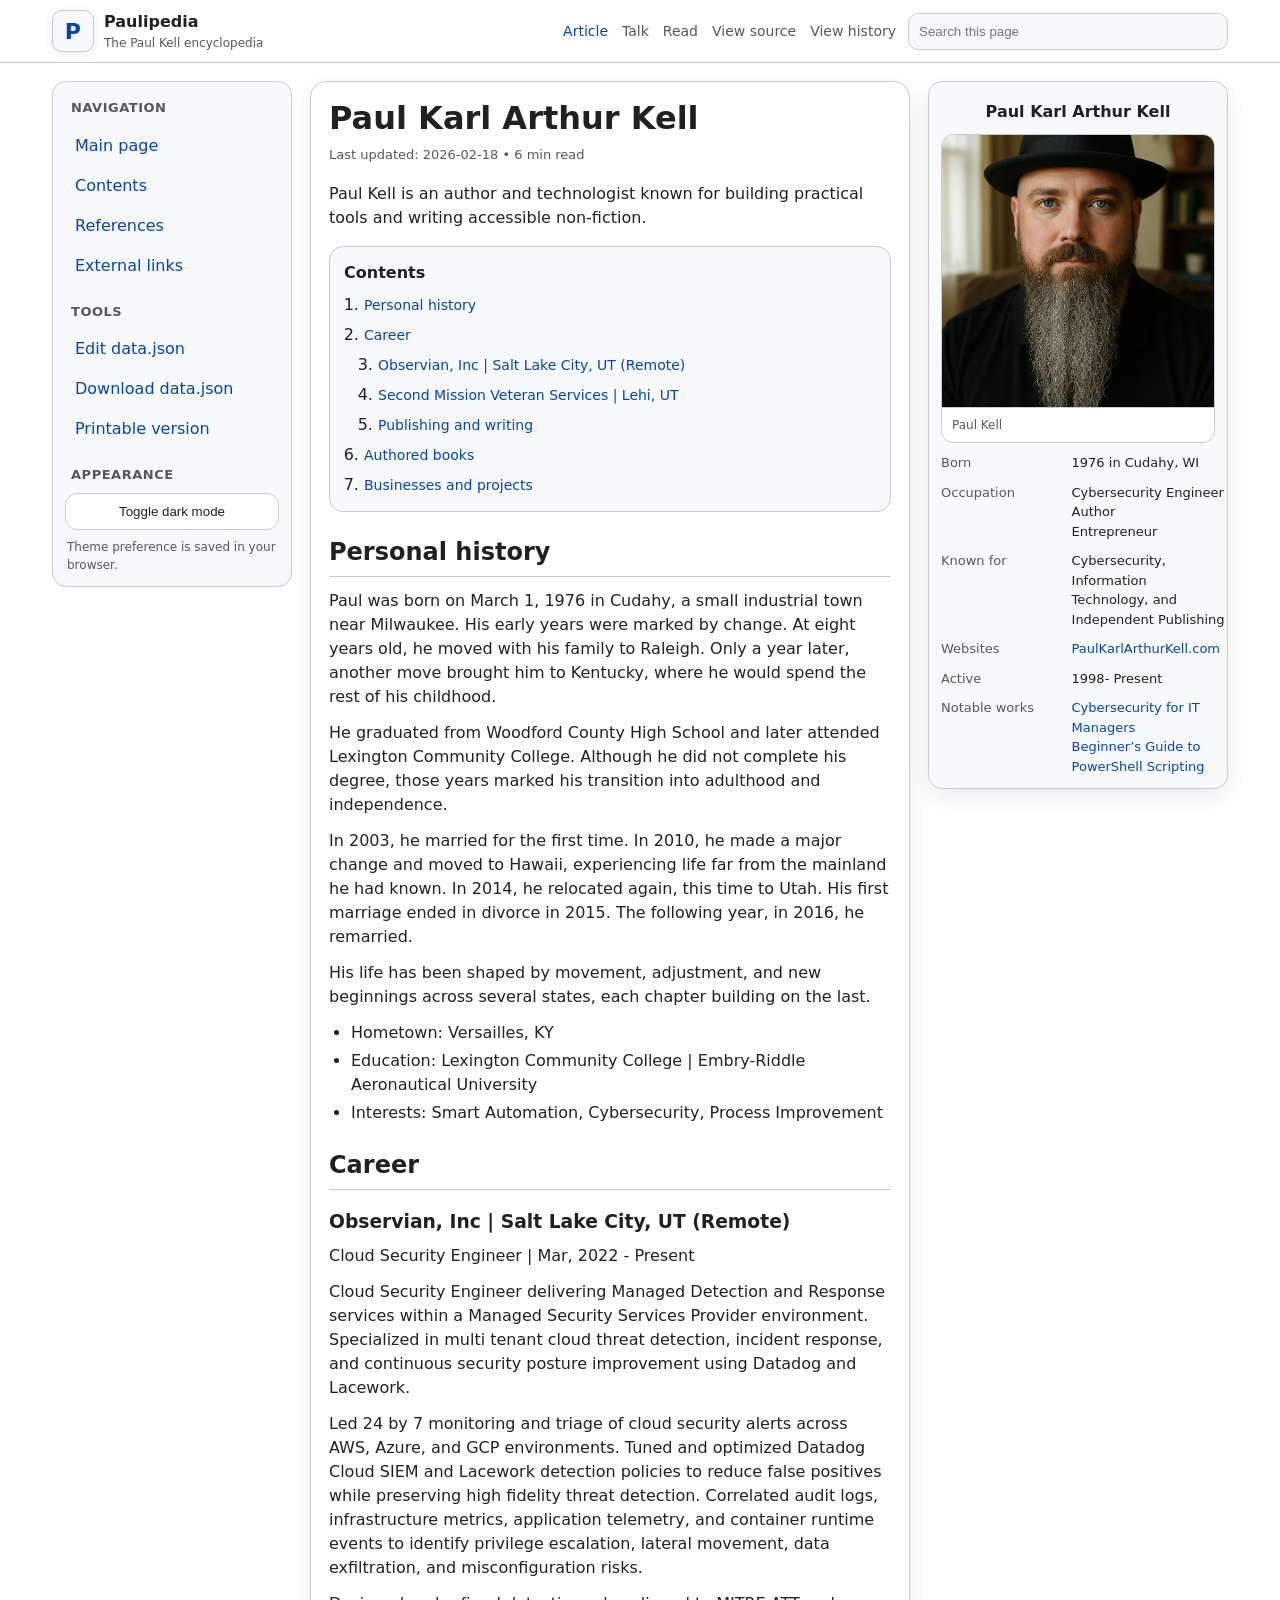
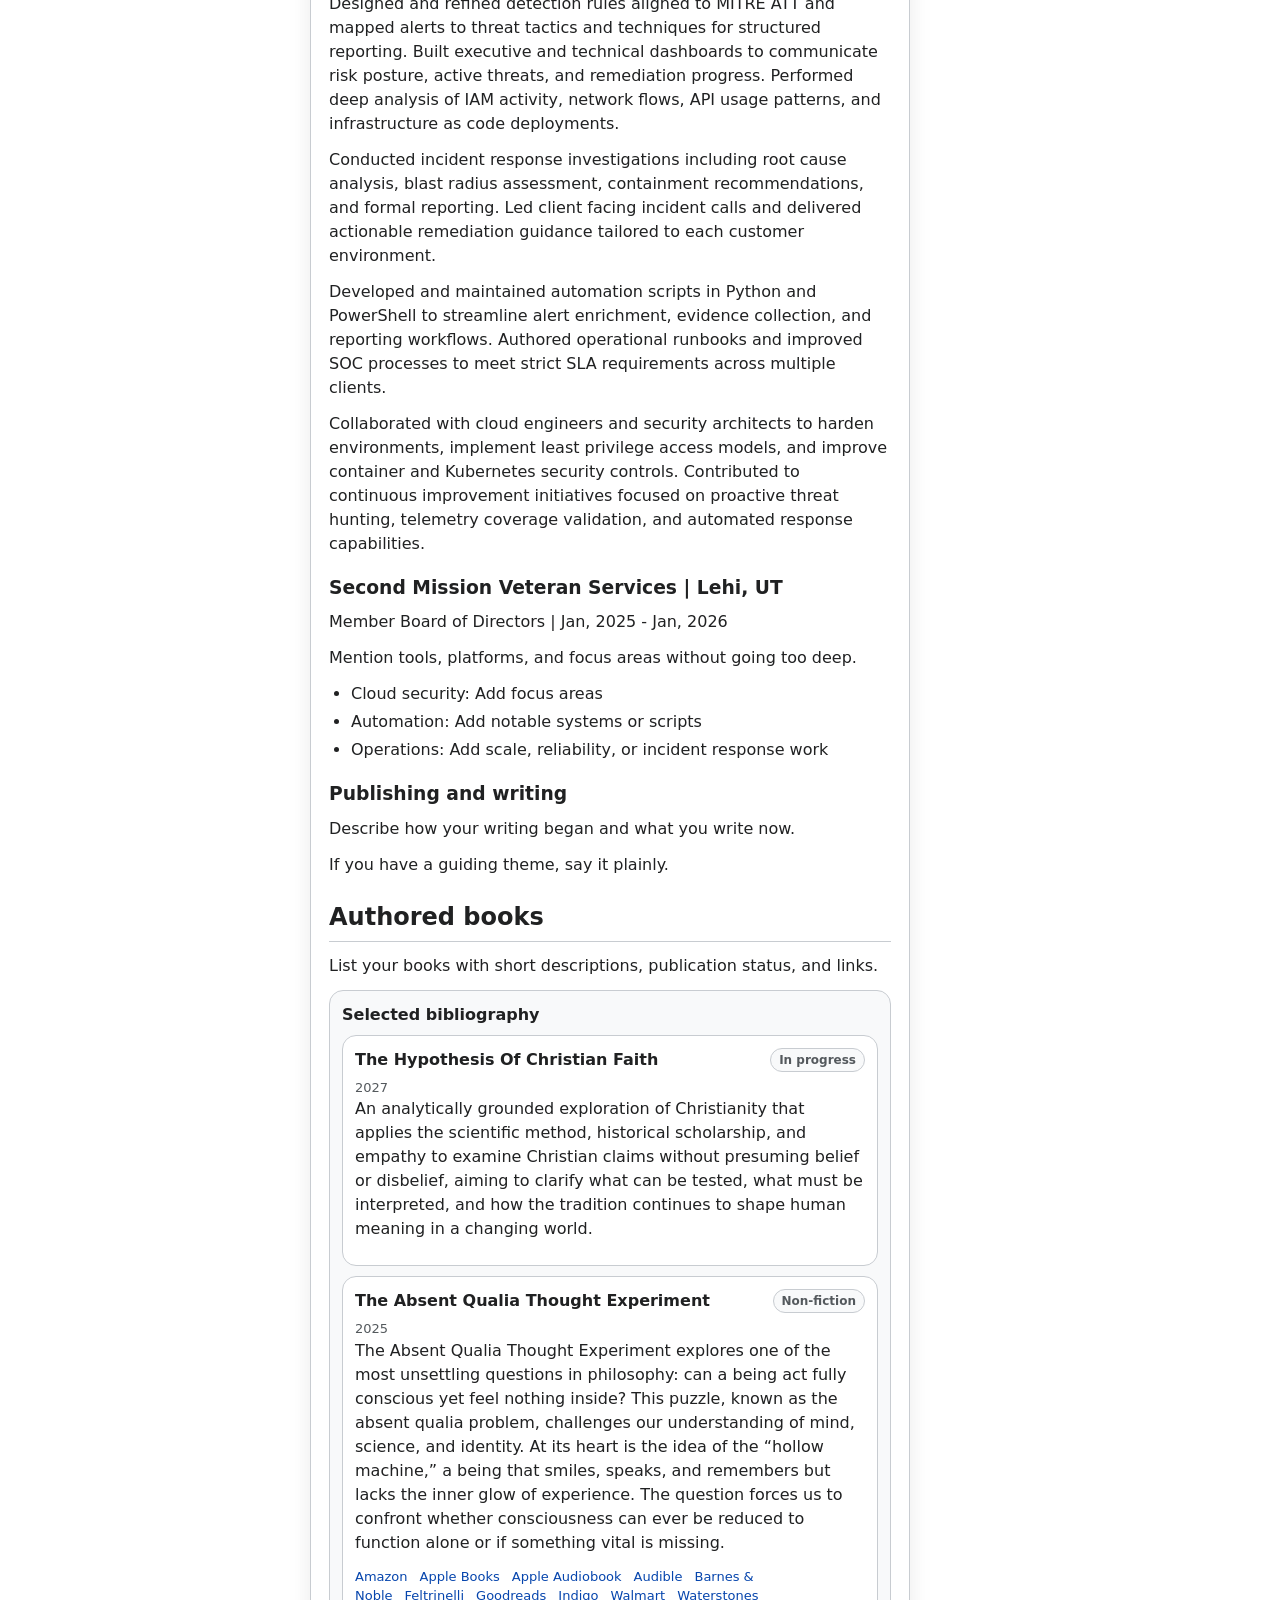
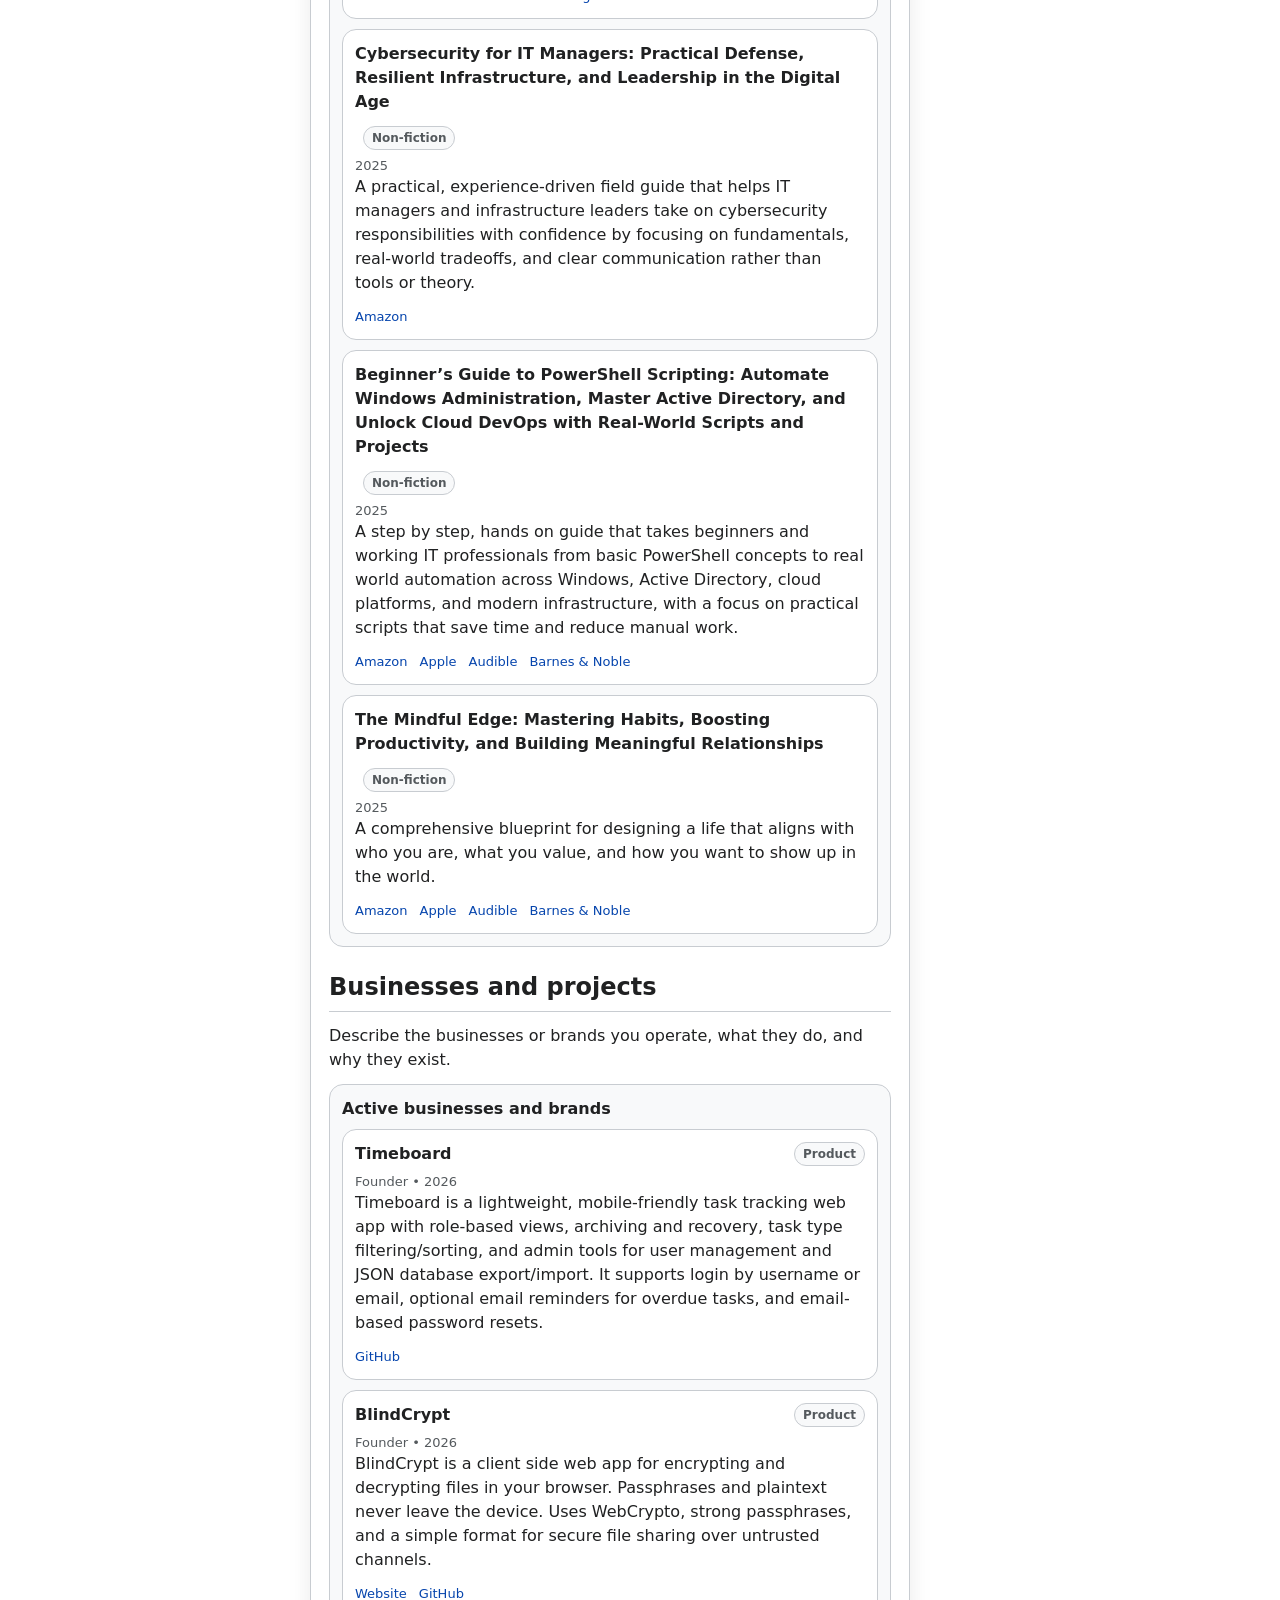
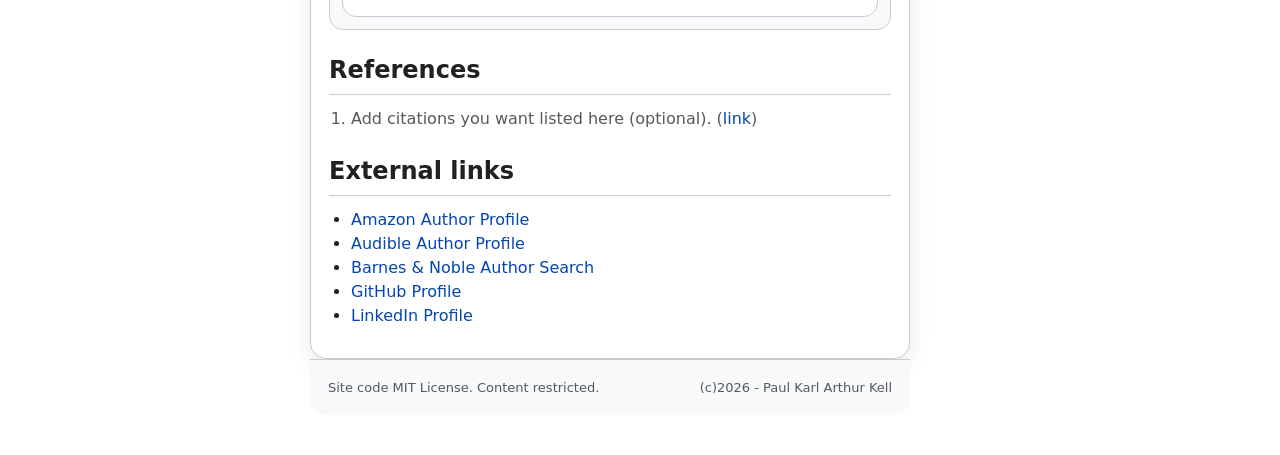
==== index.html @ 106b3481 "v01.01.00" ====
<!doctype html>
<html lang="en">
<head>
  <meta charset="utf-8" />
  <meta name="viewport" content="width=device-width,initial-scale=1" />
  <title id="pageTitle">Paul Karl Arthur Kell Personal Page</title>
  <meta name="description" id="metaDescription" content="Paul Kell's Wikipedia-style personal biography page." />
  <link rel="stylesheet" href="./assets/styles.css" />
  <link rel="icon" href="./assets/favicon.svg" type="image/svg+xml" />
</head>
<body>
  <a class="skip-link" href="#content">Skip to content</a>

  <header class="topbar" role="banner">
    <div class="topbar__inner">
      <div class="brand" aria-label="Site brand">
        <a class="brand__logo" href="./" aria-label="Home">
          <span class="brand__mark" aria-hidden="true">P</span>
        </a>
        <div class="brand__text">
          <div class="brand__title" id="siteName">PaulKarlArthurKell.com</div>
          <div class="brand__subtitle" id="siteTagline">The Paul Encyclopedia</div>
        </div>
      </div>

      <nav class="topnav" aria-label="Top navigation">
        <a href="#content">Article</a>
        <a href="#talk" class="muted">Talk</a>
        <a href="#read" class="muted">Read</a>
        <a href="#view-source" class="muted">View source</a>
        <a href="#history" class="muted">View history</a>
      </nav>

      <form class="search" role="search" aria-label="Search within page">
        <label class="sr-only" for="searchInput">Search</label>
        <input id="searchInput" type="search" placeholder="Search this page" autocomplete="off" />
        <button type="button" id="searchClear" class="search__clear" aria-label="Clear search" hidden>×</button>
      </form>
    </div>
  </header>

  <div class="layout">
    <aside class="sidebar" aria-label="Sidebar">
      <div class="sidebar__block">
        <div class="sidebar__title">Navigation</div>
        <ul class="sidebar__list">
          <li><a href="#content">Main page</a></li>
          <li><a href="#toc">Contents</a></li>
          <li><a href="#references">References</a></li>
          <li><a href="#external-links">External links</a></li>
        </ul>
      </div>

      <div class="sidebar__block">
        <div class="sidebar__title">Tools</div>
        <ul class="sidebar__list">
          <li><a href="./editor.html">Edit data.json</a></li>
          <li><a href="#" id="downloadJson">Download data.json</a></li>
          <li><a href="#" id="printPage">Printable version</a></li>
        </ul>
      </div>

      <div class="sidebar__block">
        <div class="sidebar__title">Appearance</div>
        <button class="btn" id="toggleTheme" type="button" aria-pressed="false">Toggle dark mode</button>
        <div class="hint">Theme preference is saved in your browser.</div>
      </div>
    </aside>

    <main class="main" id="content" role="main">
      <div class="page">
        <div class="page__header">
          <h1 class="page__title" id="articleTitle">Loading…</h1>
          <div class="page__meta" id="articleMeta"></div>
        </div>

        <div class="page__body">
          <section class="lead" id="lead">
            <div class="lead__text" id="leadText"></div>
          </section>

          <nav class="toc" id="toc" aria-label="Table of contents">
            <div class="toc__title">Contents</div>
            <ol class="toc__list" id="tocList"></ol>
          </nav>

          <article class="article" id="article"></article>

          <section id="references" class="section">
            <h2>References</h2>
            <ol class="refs" id="refsList"></ol>
          </section>

          <section id="external-links" class="section">
            <h2>External links</h2>
            <ul class="extlinks" id="externalLinks"></ul>
          </section>
        </div>
      </div>

      <footer class="footer" role="contentinfo">
        <div class="footer__inner">
          <div class="footer__legal">
            Site code MIT License.  Content restricted.
          </div>
          <div class="footer__small">
            (c)2026 - Paul Karl Arthur Kell
          </div>
        </div>
      </footer>
    </main>

    <aside class="rail" aria-label="Infobox rail">
      <aside class="infobox infobox--rail" aria-label="Infobox">
        <div class="infobox__title" id="infoTitle"></div>
        <div class="infobox__imagewrap" id="infoImageWrap" hidden>
          <img id="infoImage" class="infobox__image" alt="" />
          <div id="infoImageCaption" class="infobox__caption"></div>
        </div>
        <dl class="infobox__dl" id="infoboxFields"></dl>
      </aside>
    </aside>
  </div>

  <div class="toast" id="toast" role="status" aria-live="polite" hidden></div>

  <script src="./assets/app.js" defer></script>
</body>
</html>
---- assets/styles.css ----
/* Wikipedia-inspired, modernized, responsive styling.
   No external fonts or frameworks. Works on GitHub Pages. */

:root{
  --bg: #ffffff;
  --text: #202122;
  --muted: #54595d;
  --border: #a2a9b1;
  --border-soft: #c8ccd1;
  --link: #0645ad;
  --link-visited: #0b0080;
  --panel: #f8f9fa;
  --panel-2: #eaecf0;
  --accent: #3366cc;
  --shadow: rgba(0,0,0,0.08);
  --code: #f6f8fa;
  --focus: #36c;
}

[data-theme="dark"]{
  --bg: #0f1115;
  --text: #e8e9ea;
  --muted: #a4a7ad;
  --border: #3a3f48;
  --border-soft: #2a2f37;
  --link: #7aa2ff;
  --link-visited: #c39bff;
  --panel: #151922;
  --panel-2: #1b2230;
  --accent: #7aa2ff;
  --shadow: rgba(0,0,0,0.35);
  --code: #151922;
  --focus: #7aa2ff;
}

*{box-sizing:border-box}
html,body{height:100%}
body{
  margin:0;
  background:var(--bg);
  color:var(--text);
  font: 16px/1.5 system-ui,-apple-system,Segoe UI,Roboto,Helvetica,Arial,sans-serif;
}

a{color:var(--link); text-decoration:none}
a:hover{text-decoration:underline}
a:visited{color:var(--link-visited)}
.muted{color:var(--muted)}
.sr-only{
  position:absolute;
  width:1px;height:1px;
  padding:0;margin:-1px;
  overflow:hidden;clip:rect(0,0,0,0);
  white-space:nowrap;border:0;
}
.skip-link{
  position:absolute;left:-999px;top:8px;
  padding:8px 10px;border:1px solid var(--border);
  background:var(--panel);color:var(--text);border-radius:8px;
}
.skip-link:focus{left:8px; outline:3px solid var(--focus); outline-offset:2px}

.topbar{
  position:sticky; top:0; z-index:20;
  background:var(--bg);
  border-bottom:1px solid var(--border-soft);
}
.topbar__inner{
  max-width:1200px;
  margin:0 auto;
  padding:10px 12px;
  display:grid;
  grid-template-columns: 1fr auto 320px;
  gap:12px;
  align-items:center;
}
.brand{display:flex; gap:10px; align-items:center}
.brand__logo{
  display:inline-flex; align-items:center; justify-content:center;
  width:42px; height:42px; border-radius:10px;
  background:var(--panel);
  border:1px solid var(--border-soft);
  box-shadow: 0 2px 10px var(--shadow);
}
.brand__mark{
  font-weight:800; font-size:22px; letter-spacing:0.5px;
}
.brand__title{font-weight:700}
.brand__subtitle{font-size:12px;color:var(--muted)}

.topnav{display:flex; gap:14px; flex-wrap:wrap}
.topnav a{font-size:14px}

.search{
  position:relative;
  display:flex; align-items:center;
}
.search input{
  width:100%;
  padding:10px 34px 10px 10px;
  border:1px solid var(--border-soft);
  border-radius:10px;
  background:var(--panel);
  color:var(--text);
}
.search input:focus{outline:3px solid var(--focus); outline-offset:2px}
.search__clear{
  position:absolute; right:8px;
  border:none; background:transparent;
  font-size:18px; line-height:1;
  color:var(--muted);
  cursor:pointer;
}

.layout{
  max-width:1200px;
  margin:0 auto;
  display:grid;
  grid-template-columns: 240px minmax(0, 1fr) 300px;
  grid-template-areas: "left main right";
  gap:18px;
  padding:18px 12px 40px;
}

.main{grid-area:main;}
.rail{grid-area:right;}
.sidebar{grid-area:left;}
.sidebar{
  border:1px solid var(--border-soft);
  background:var(--panel);
  border-radius:14px;
  padding:12px;
  height:fit-content;
  position:sticky;
  top:72px;
}
.sidebar__block + .sidebar__block{margin-top:16px}
.sidebar__title{
  font-size:13px; font-weight:700;
  color:var(--muted);
  text-transform:uppercase;
  letter-spacing:0.04em;
  margin:4px 6px 8px;
}
.sidebar__list{
  list-style:none;
  padding:0;margin:0;
}
.sidebar__list a{
  display:block;
  padding:8px 10px;
  border-radius:10px;
}
.sidebar__list a:hover{
  background:var(--panel-2);
  text-decoration:none;
}
.btn{
  width:100%;
  padding:10px 12px;
  border-radius:12px;
  border:1px solid var(--border-soft);
  background:var(--bg);
  color:var(--text);
  cursor:pointer;
}
.btn:hover{background:var(--panel-2)}
.hint{font-size:12px;color:var(--muted); margin:8px 2px 0}


.rail{
  height:fit-content;
  position:sticky;
  top:72px;
}
.infobox--rail{
  box-shadow: 0 8px 24px var(--shadow);
}

.main{min-width:0}
.page{
  border:1px solid var(--border-soft);
  background:var(--bg);
  border-radius:16px;
  box-shadow: 0 8px 24px var(--shadow);
}
.page__header{
  padding:18px 18px 0;
}
.page__title{
  margin:0;
  font-size:32px;
  line-height:1.15;
}
.page__meta{
  margin-top:8px;
  color:var(--muted);
  font-size:13px;
}
.page__body{padding:18px}

.lead{
  display:block;
}
.lead__text p{margin-top:0}

.infobox{
  border:1px solid var(--border-soft);
  background:var(--panel);
  border-radius:14px;
  padding:12px;
}
.infobox__title{
  text-align:center;
  font-weight:700;
  padding:6px 8px 10px;
}
.infobox__imagewrap{
  border:1px solid var(--border-soft);
  background:var(--bg);
  border-radius:12px;
  overflow:hidden;
  margin-bottom:10px;
}
.infobox__image{
  display:block;
  width:100%;
  height:auto;
}
.infobox__caption{
  font-size:12px;
  color:var(--muted);
  padding:8px 10px;
  border-top:1px solid var(--border-soft);
}
.infobox__dl{
  display:grid;
  grid-template-columns: 1fr;
  gap:10px;
  margin:0;
}
.infobox__row{
  display:grid;
  grid-template-columns: 44% 56%;
  gap:10px;
  align-items:start;
}
.infobox__dt{
  font-size:13px;
  color:var(--muted);
}
.infobox__dd{
  margin:0;
  font-size:13px;
}
.infobox__dd a{word-break:break-word}

.toc{
  border:1px solid var(--border-soft);
  background:var(--panel);
  border-radius:14px;
  padding:12px 12px 8px;
  margin:16px 0;
}
.toc__title{
  font-weight:700;
  margin:2px 2px 8px;
}
.toc__list{
  margin:0;
  padding-left:22px;
}
.toc__list li{margin:6px 0}
.toc__list a{font-size:14px}

.section{margin-top:18px}
.article h2, .section h2{
  border-bottom:1px solid var(--border-soft);
  padding-bottom:6px;
  margin:22px 0 12px;
}
.article h3{
  margin:18px 0 8px;
}
.article p{margin:0 0 12px}
.article ul{margin:0 0 12px; padding-left:22px}
.article li{margin:4px 0}

.badge{
  display:inline-flex;
  padding:2px 8px;
  border-radius:999px;
  border:1px solid var(--border-soft);
  background:var(--panel);
  color:var(--muted);
  font-size:12px;
  margin-left:8px;
}

.kv{
  border:1px solid var(--border-soft);
  background:var(--panel);
  border-radius:14px;
  padding:12px;
  margin:12px 0;
}
.kv__title{font-weight:700; margin:0 0 8px}
.kv__grid{
  display:grid;
  grid-template-columns: 1fr;
  gap:10px;
}
.card{
  border:1px solid var(--border-soft);
  background:var(--bg);
  border-radius:14px;
  padding:12px;
}
.card__title{
  font-weight:700;
  display:flex;
  justify-content:space-between;
  gap:12px;
  flex-wrap:wrap;
}
.card__meta{color:var(--muted); font-size:13px; margin-top:6px}
.card__links{margin-top:8px; font-size:13px}
.card__links a{margin-right:12px}

.refs, .extlinks{
  padding-left:22px;
  margin:0 0 12px;
}
.refs li{margin:6px 0; color:var(--muted)}
.refs a{color:var(--link)}

.footer{
  padding:18px;
  border-top:1px solid var(--border-soft);
  background:var(--panel);
  border-radius: 0 0 16px 16px;
}
.footer__inner{display:flex; justify-content:space-between; gap:12px; flex-wrap:wrap}
.footer__legal{font-size:13px;color:var(--muted)}
.footer__small{font-size:13px;color:var(--muted)}

.toast{
  position:fixed;
  bottom:16px;
  left:50%;
  transform:translateX(-50%);
  background:var(--text);
  color:var(--bg);
  padding:10px 12px;
  border-radius:12px;
  box-shadow: 0 8px 24px var(--shadow);
  max-width:min(520px, calc(100% - 24px));
}

/* Responsive tweaks */
@media (max-width: 1100px){
  .layout{
    grid-template-columns: minmax(0, 1fr) 300px;
    grid-template-areas:
      "left left"
      "main right";
  }
  .sidebar{position:relative; top:auto}
  .rail{top:auto}
}

@media (max-width: 980px){
  .topbar__inner{grid-template-columns: 1fr auto; grid-template-areas: "brand nav" "search search"}
  .search{grid-column: 1 / -1}
  .layout{
    grid-template-columns: 1fr;
    grid-template-areas:
      "left"
      "main"
      "right";
  }
  .sidebar{position:relative; top:auto}
  .rail{position:relative; top:auto}
}

@media print{
  .topbar,.sidebar,.search,.toast,.btn{display:none !important}
  .layout{padding:0}
  .page{border:none; box-shadow:none}
  a{text-decoration:underline}
}
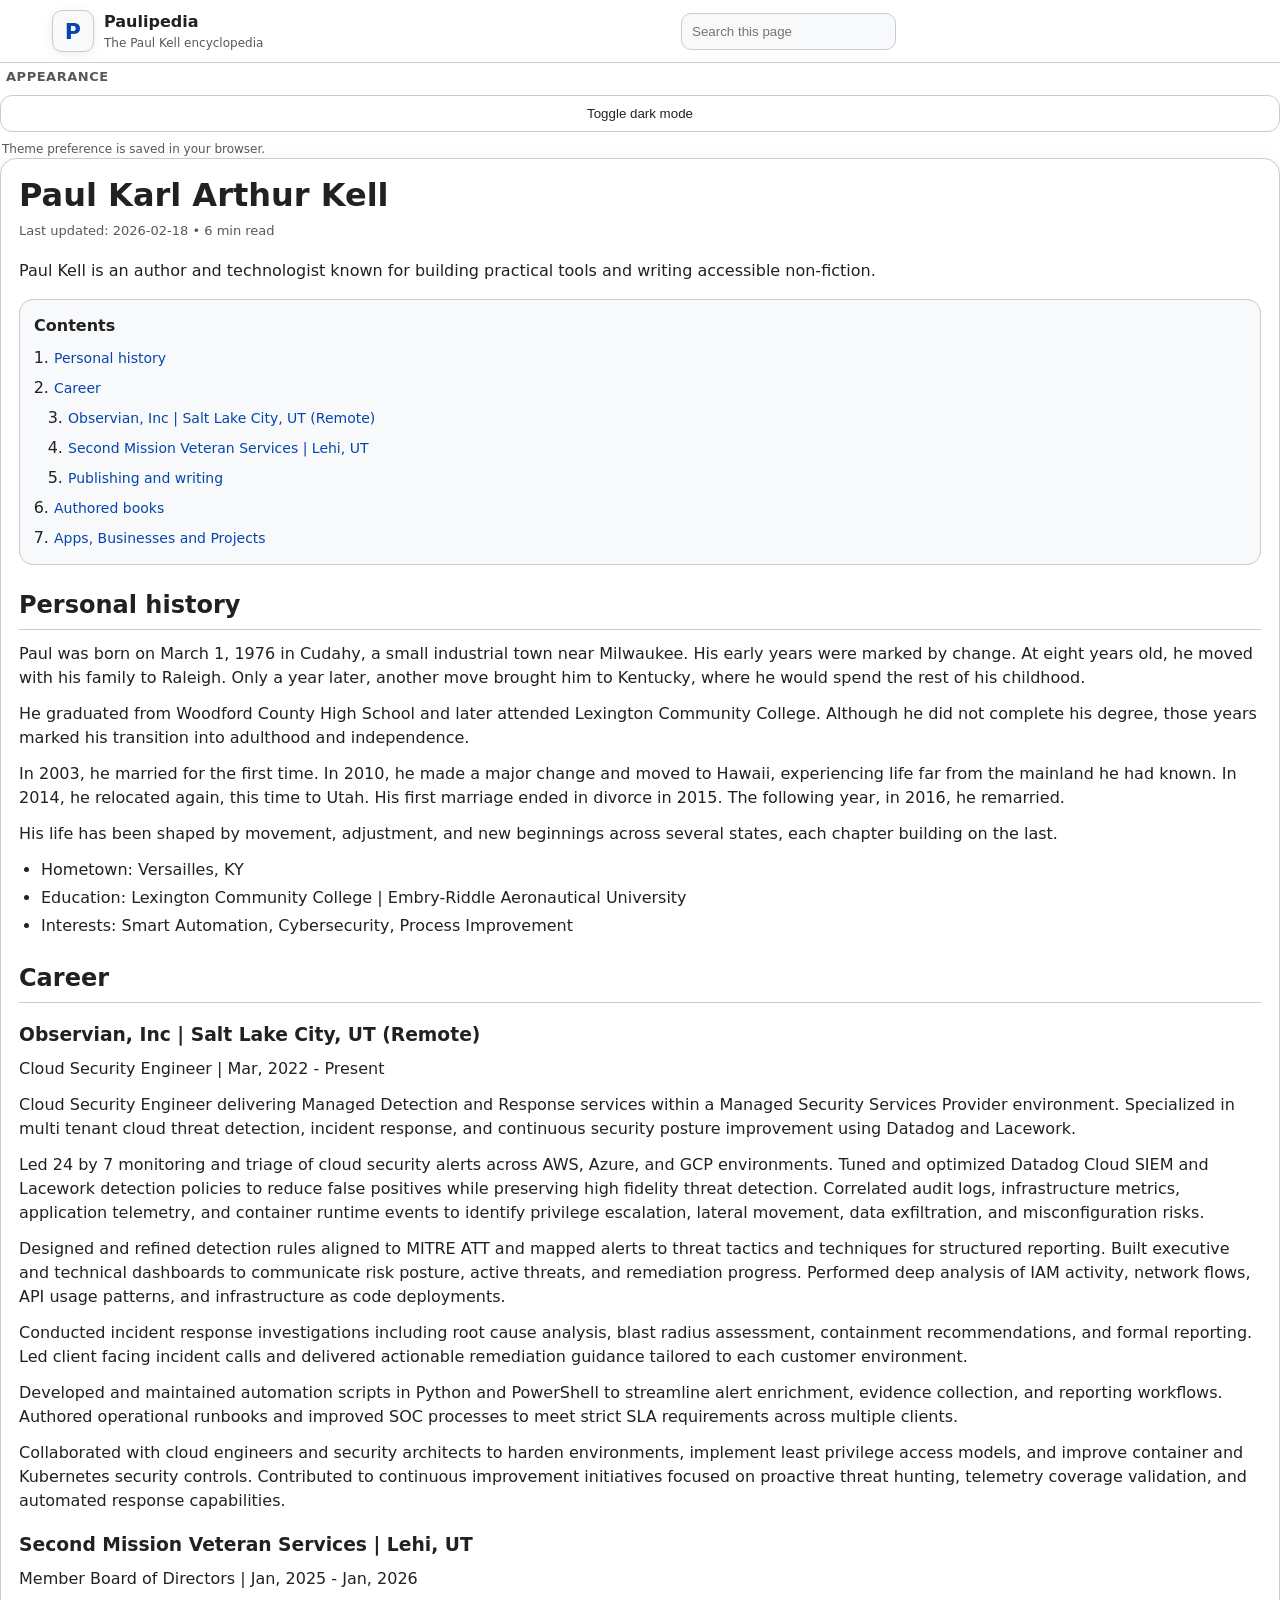
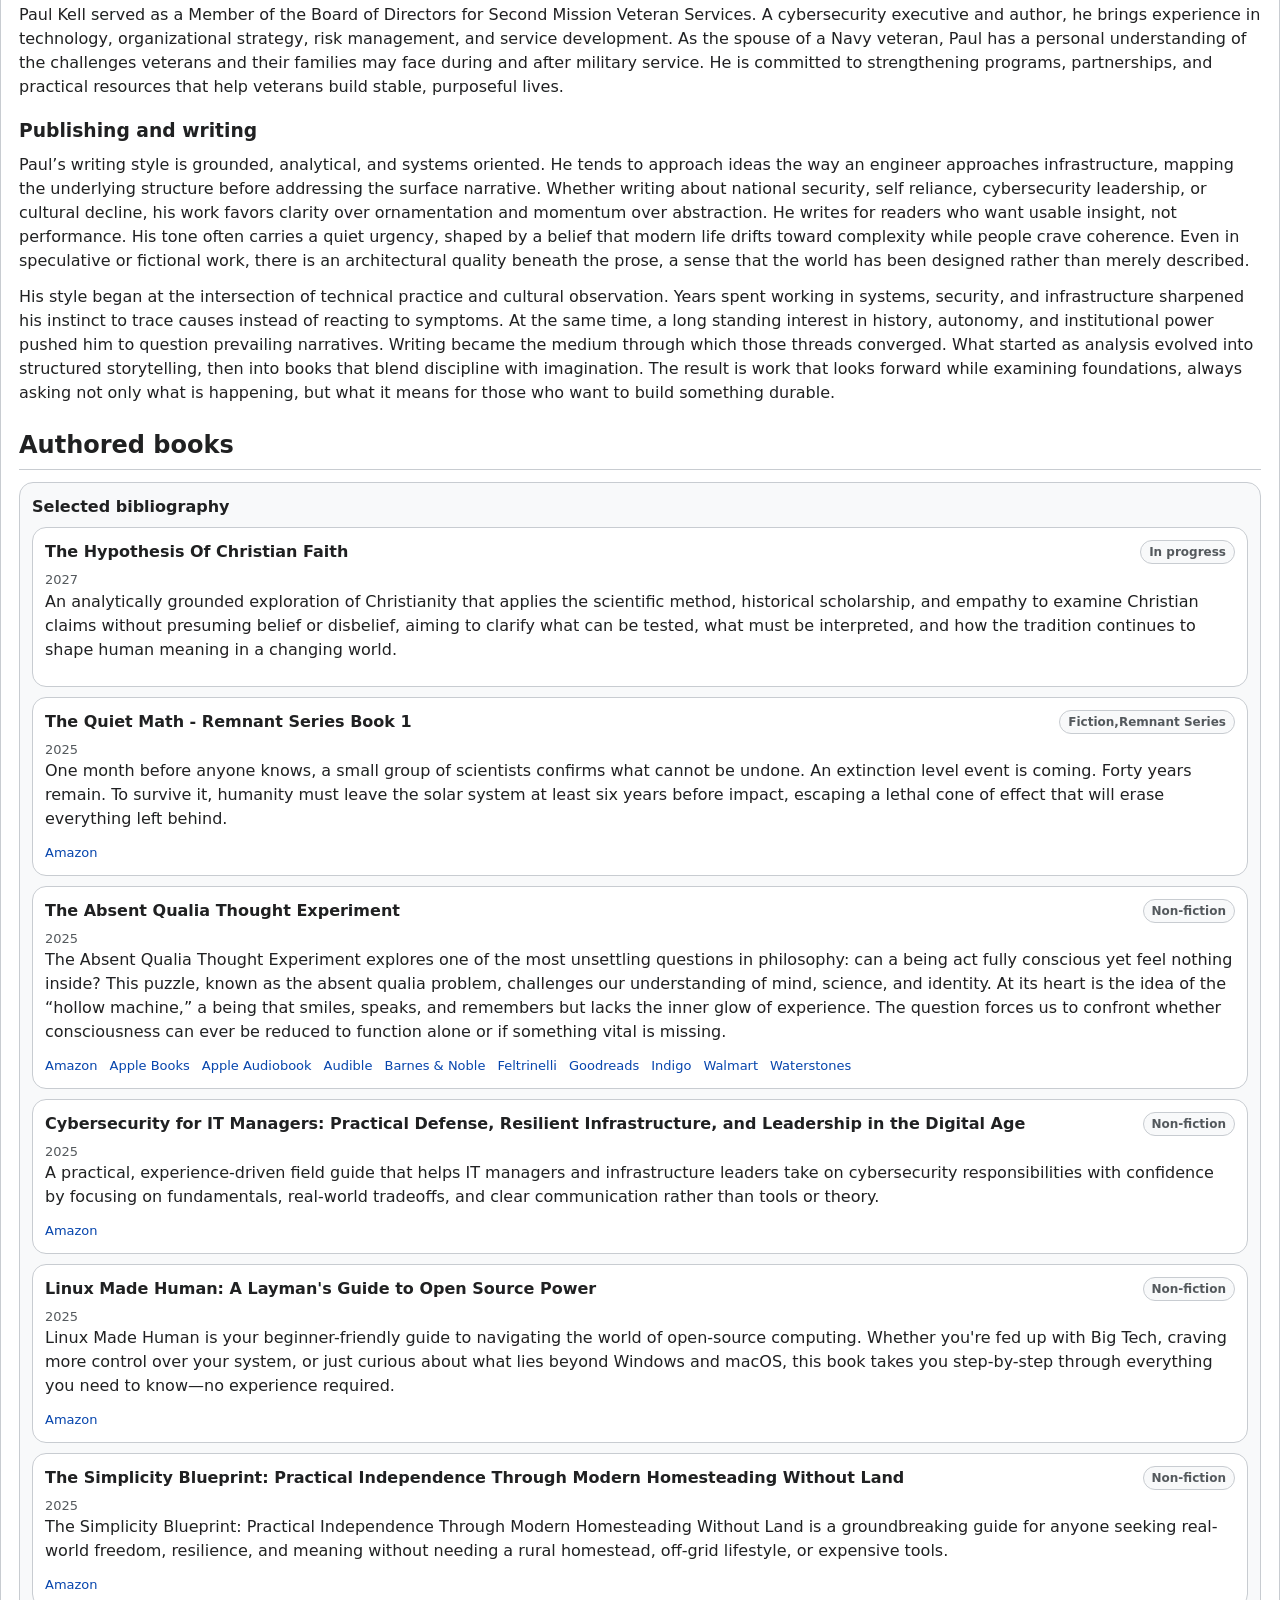
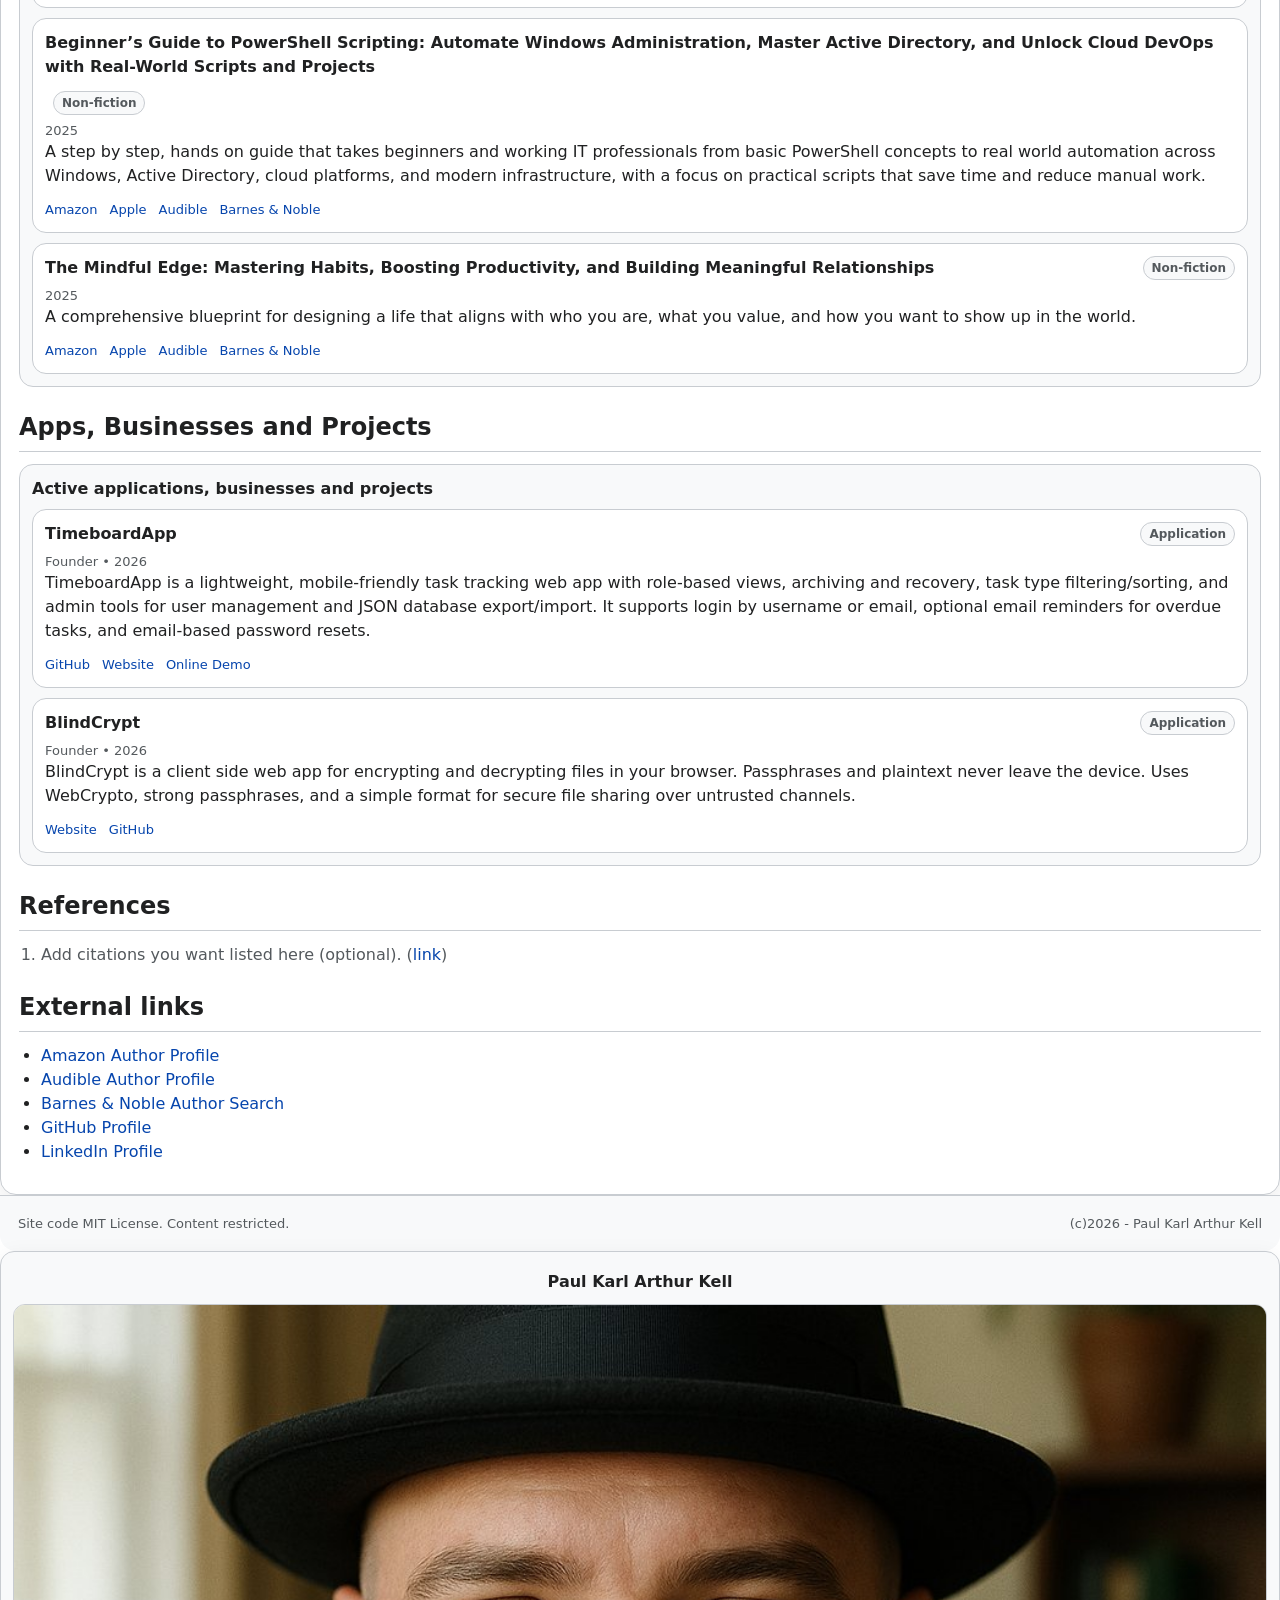
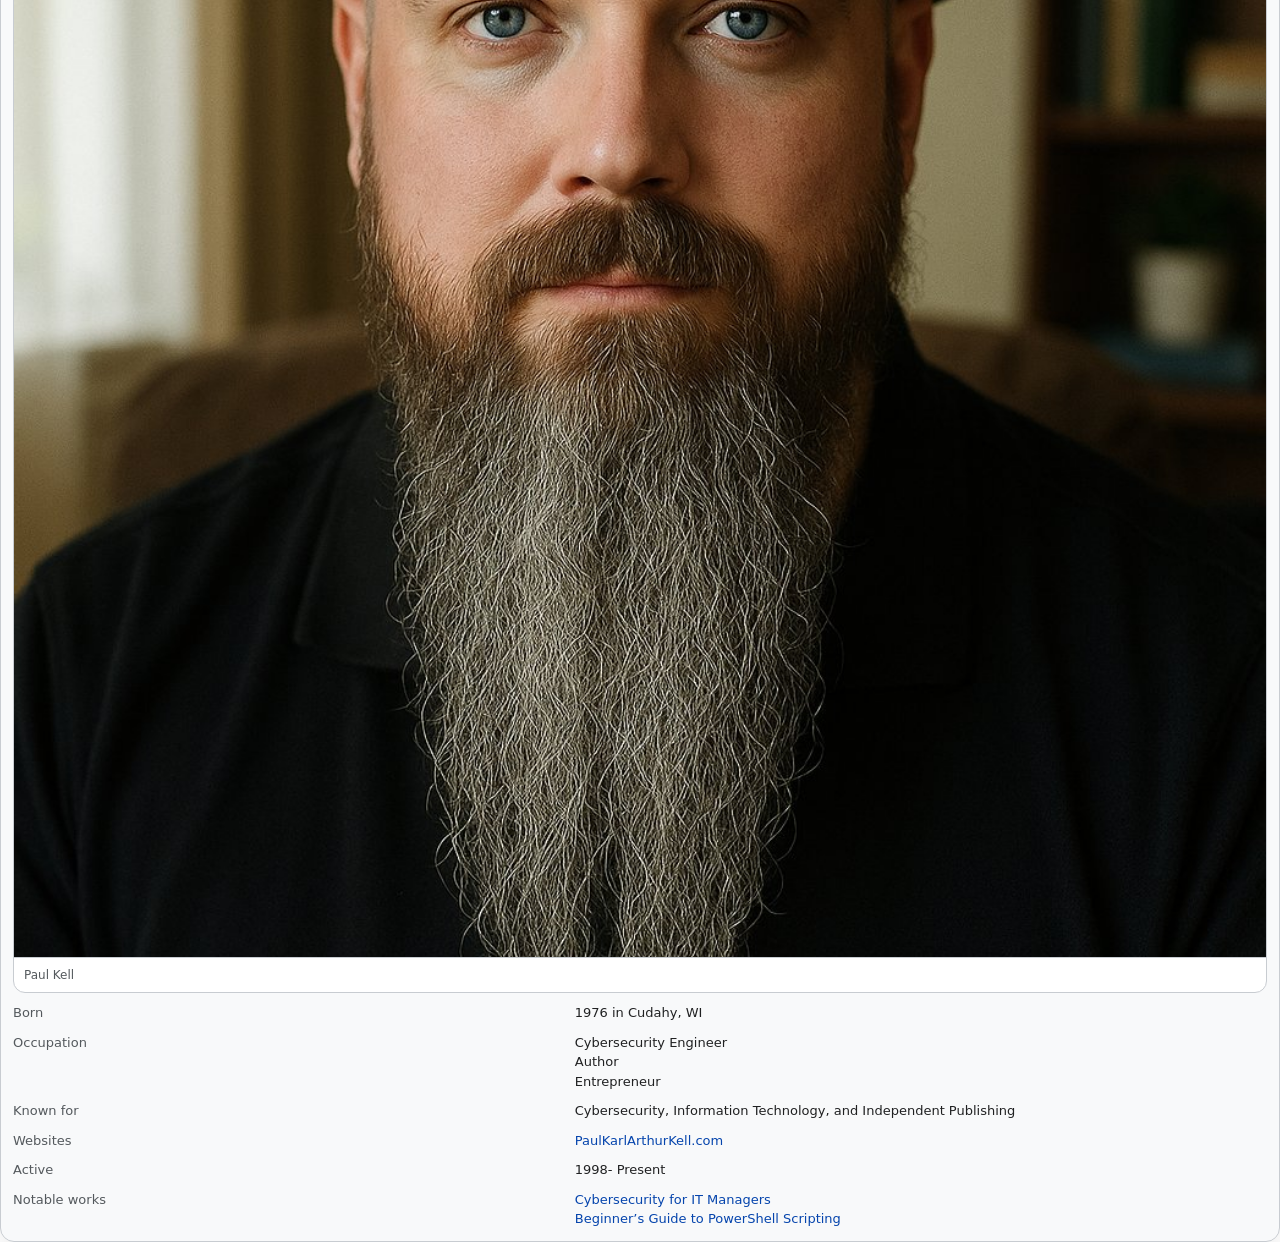
==== commit c9677392: "Remove sidebar navigation and tools Removed navigation and tools sections from the sidebar." ====
--- a/index.html
+++ b/index.html
@@ -23,13 +23,6 @@
         </div>
       </div>
 
-      <nav class="topnav" aria-label="Top navigation">
-        <a href="#content">Article</a>
-        <a href="#talk" class="muted">Talk</a>
-        <a href="#read" class="muted">Read</a>
-        <a href="#view-source" class="muted">View source</a>
-        <a href="#history" class="muted">View history</a>
-      </nav>
 
       <form class="search" role="search" aria-label="Search within page">
         <label class="sr-only" for="searchInput">Search</label>
@@ -38,28 +31,6 @@
       </form>
     </div>
   </header>
-
-  <div class="layout">
-    <aside class="sidebar" aria-label="Sidebar">
-      <div class="sidebar__block">
-        <div class="sidebar__title">Navigation</div>
-        <ul class="sidebar__list">
-          <li><a href="#content">Main page</a></li>
-          <li><a href="#toc">Contents</a></li>
-          <li><a href="#references">References</a></li>
-          <li><a href="#external-links">External links</a></li>
-        </ul>
-      </div>
-
-      <div class="sidebar__block">
-        <div class="sidebar__title">Tools</div>
-        <ul class="sidebar__list">
-          <li><a href="./editor.html">Edit data.json</a></li>
-          <li><a href="#" id="downloadJson">Download data.json</a></li>
-          <li><a href="#" id="printPage">Printable version</a></li>
-        </ul>
-      </div>
-
       <div class="sidebar__block">
         <div class="sidebar__title">Appearance</div>
         <button class="btn" id="toggleTheme" type="button" aria-pressed="false">Toggle dark mode</button>
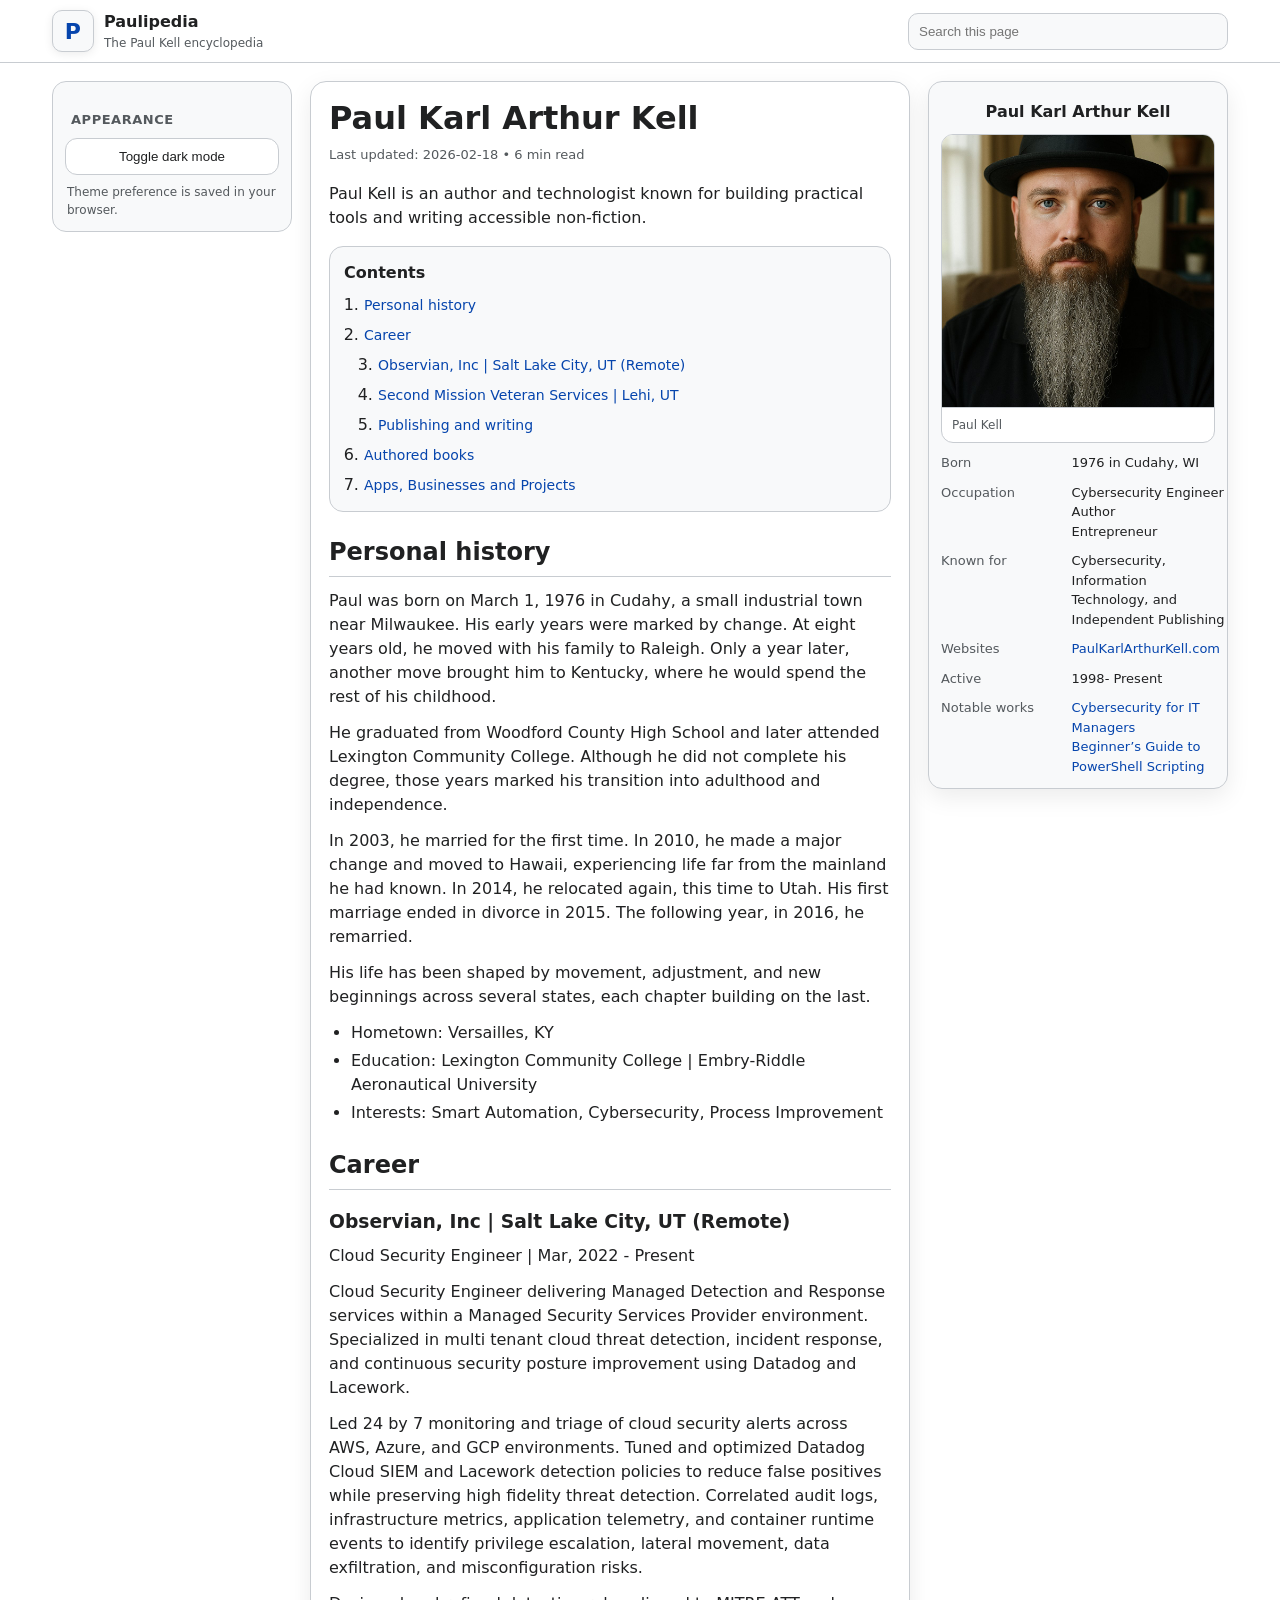
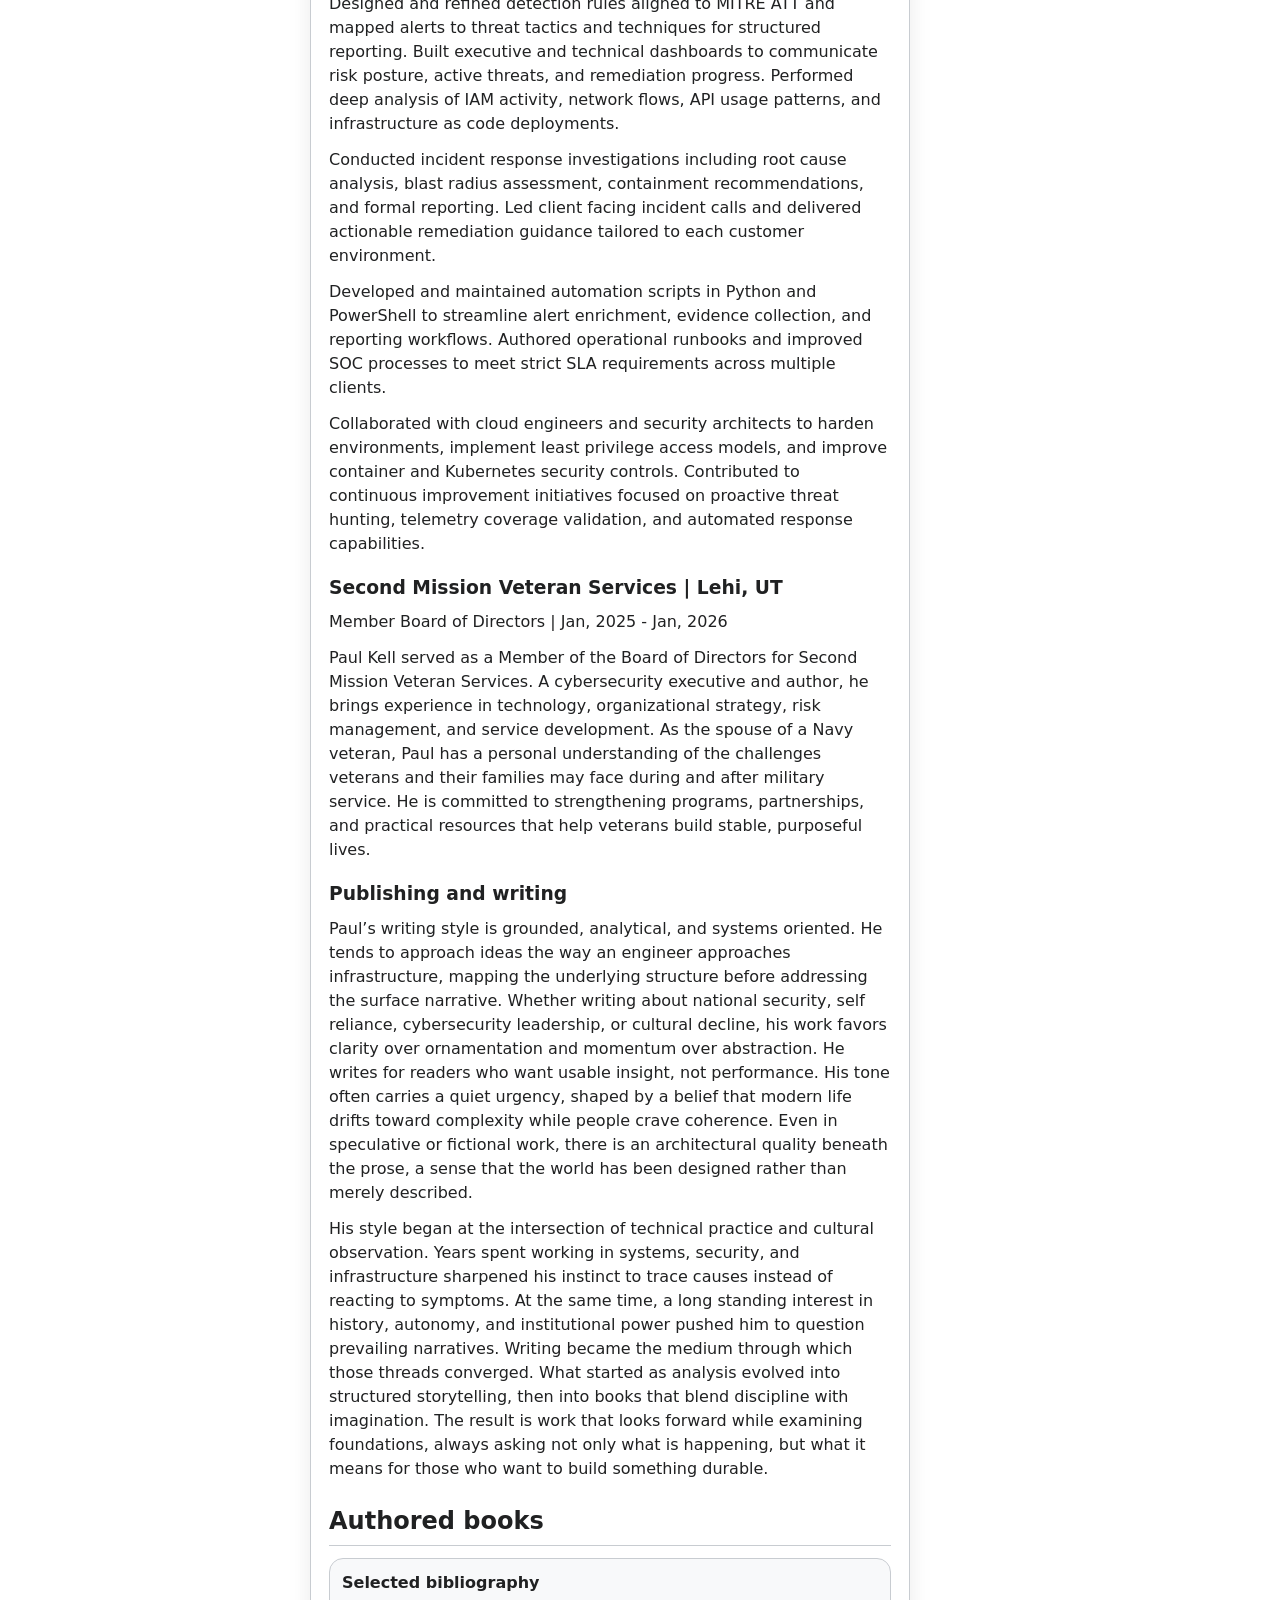
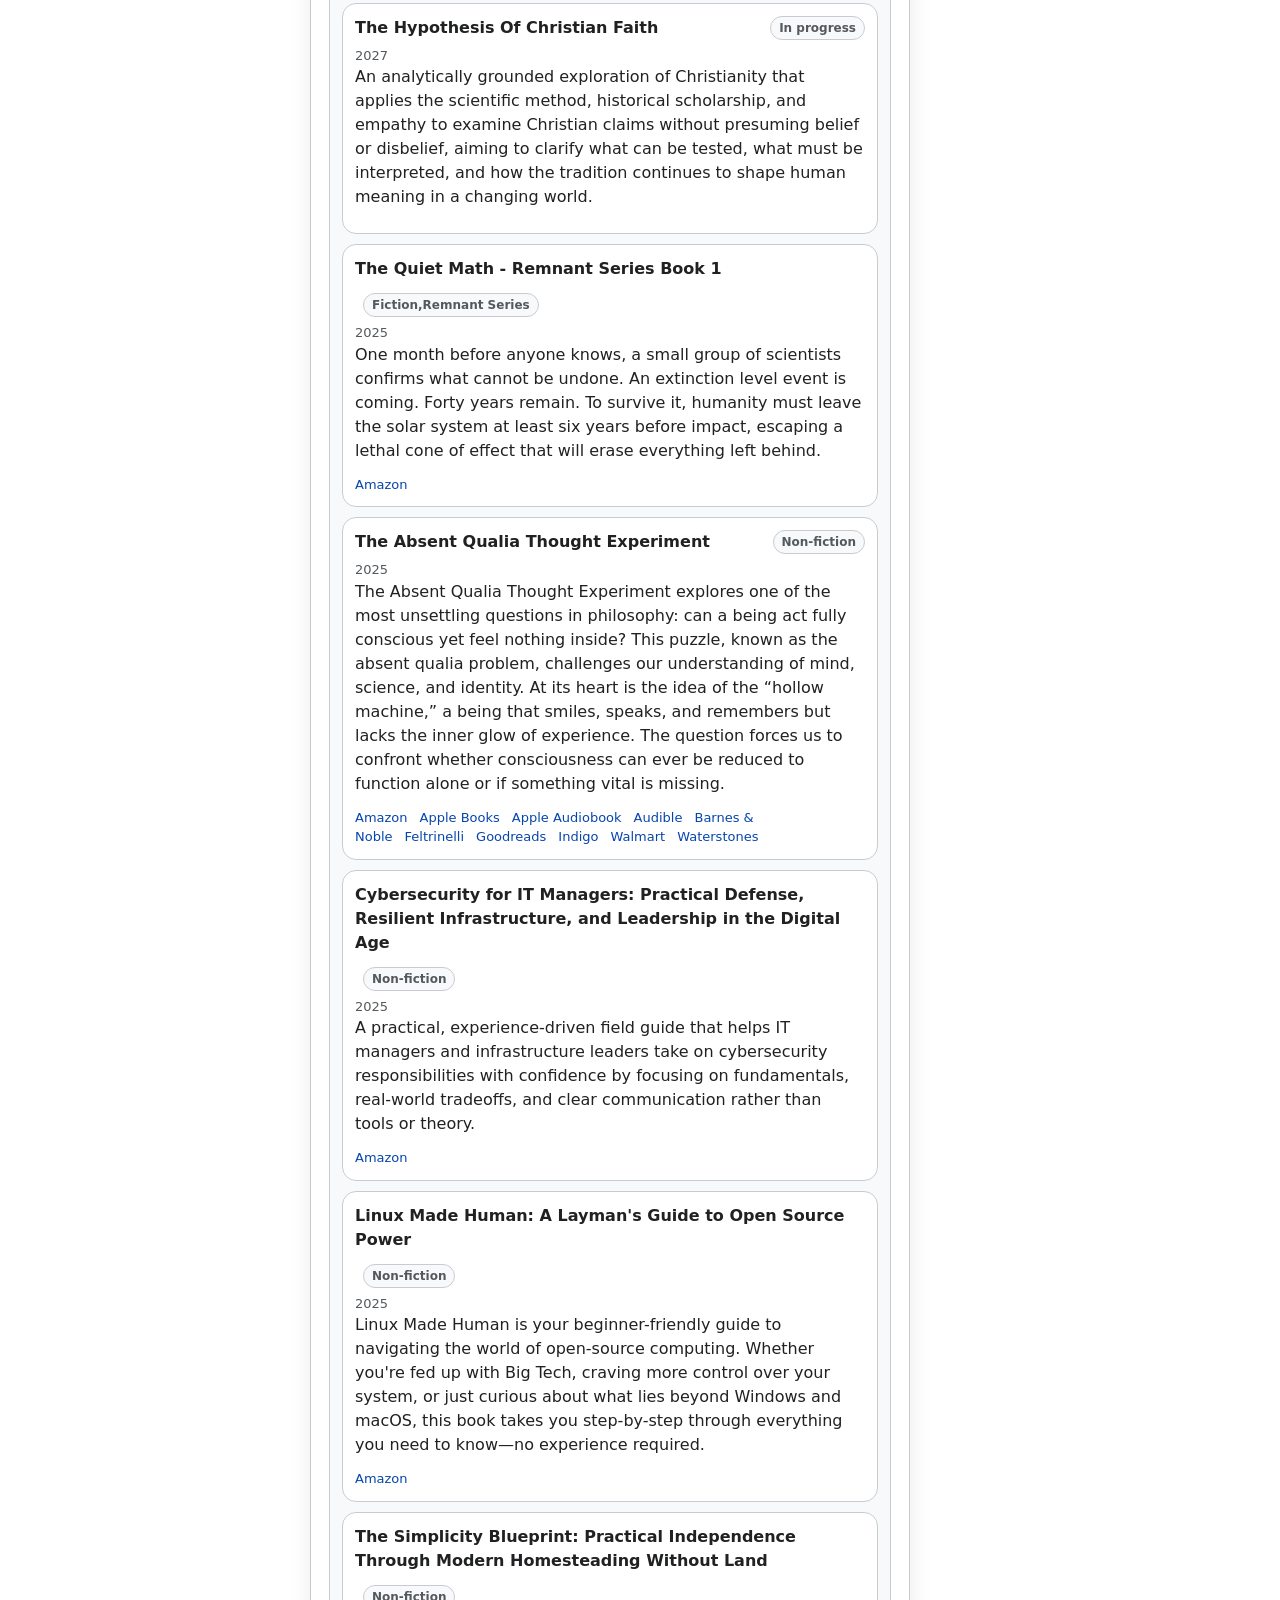
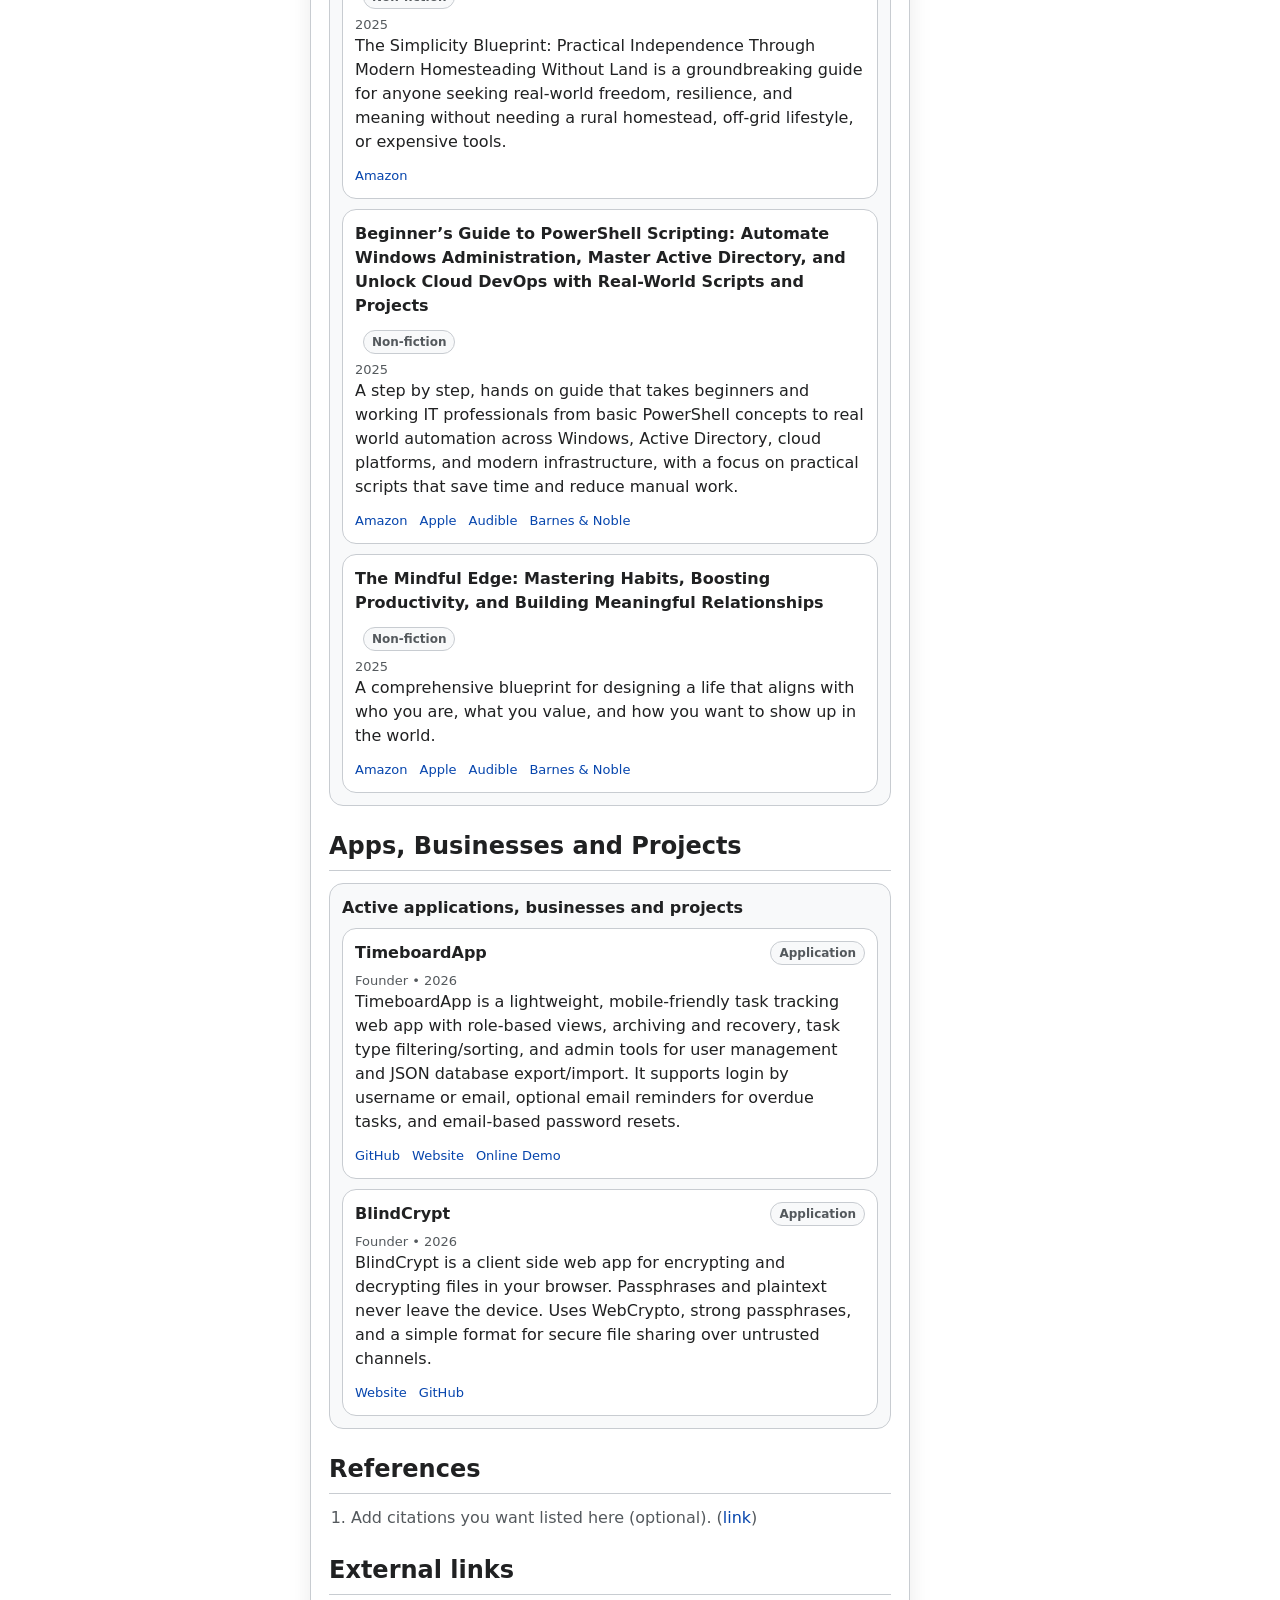
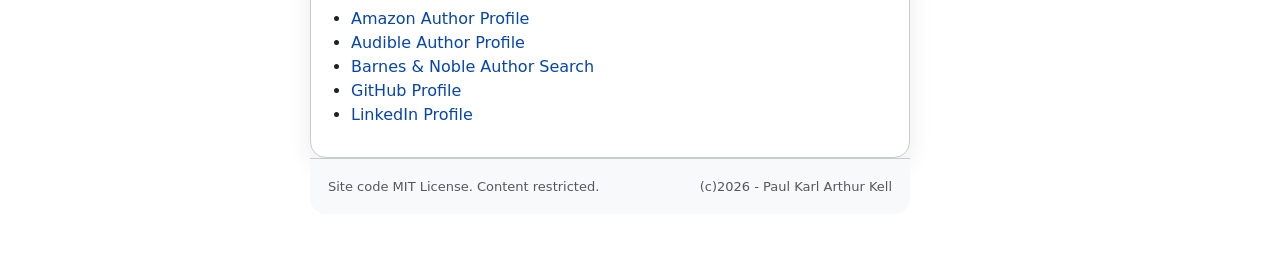
==== commit e3bb38cc: "Add top navigation and sidebar to index.html Added a top navigation bar and sidebar structure to the" ====
--- a/index.html
+++ b/index.html
@@ -23,6 +23,8 @@
         </div>
       </div>
 
+      <nav class="topnav" aria-label="Top navigation">
+      </nav>
 
       <form class="search" role="search" aria-label="Search within page">
         <label class="sr-only" for="searchInput">Search</label>
@@ -31,6 +33,15 @@
       </form>
     </div>
   </header>
+
+  <div class="layout">
+    <aside class="sidebar" aria-label="Sidebar">
+      <div class="sidebar__block">
+      </div>
+
+      <div class="sidebar__block">
+      </div>
+
       <div class="sidebar__block">
         <div class="sidebar__title">Appearance</div>
         <button class="btn" id="toggleTheme" type="button" aria-pressed="false">Toggle dark mode</button>
